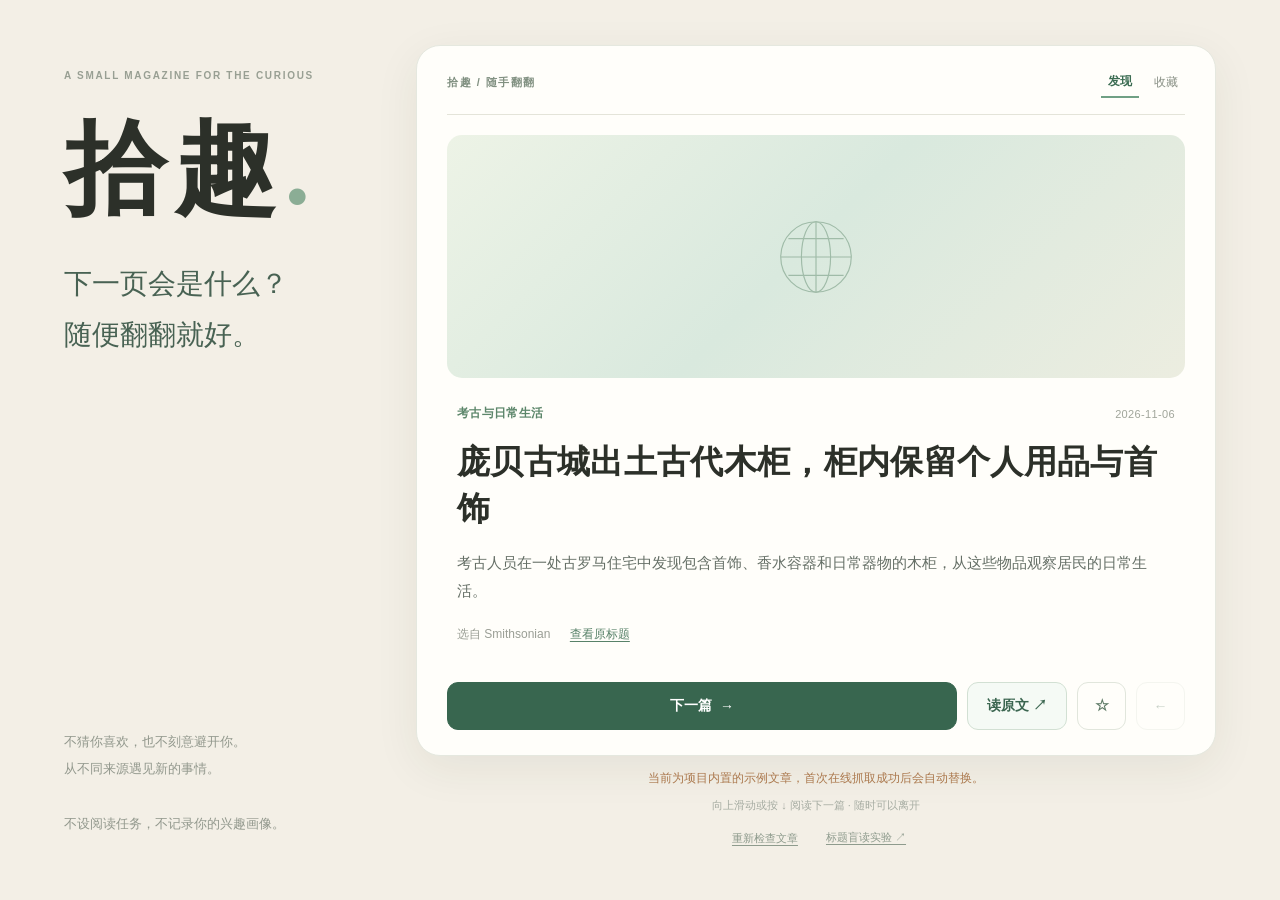
==== web/index.html @ 7b0f4c6f "Initial Curio Pages" ====
<!doctype html>
<html lang="zh-CN">
<head>
  <meta charset="utf-8">
  <meta name="viewport" content="width=device-width, initial-scale=1, viewport-fit=cover">
  <meta name="theme-color" content="#f3efe6">
  <meta name="color-scheme" content="light">
  <meta name="description" content="拾趣：不猜你喜欢，也不刻意回避你。一本可以随手翻的网络杂志。">
  <link rel="icon" type="image/svg+xml" href="./icon.svg">
  <link rel="manifest" href="./manifest.webmanifest">
  <link rel="apple-touch-icon" href="./apple-touch-icon.png">
  <meta name="apple-mobile-web-app-capable" content="yes">
  <meta name="apple-mobile-web-app-status-bar-style" content="default">
  <link rel="stylesheet" href="./styles.css">
  <title>拾趣 · 下一页会是什么</title>
</head>
<body>
  <div class="layout">
    <aside class="aside" aria-label="拾趣简介">
      <div>
        <div class="overline">A SMALL MAGAZINE FOR THE CURIOUS</div>
        <div class="logo">拾趣<span>.</span></div>
        <p class="tagline">下一页会是什么？<br>随便翻翻就好。</p>
      </div>
      <p class="aside-footer">不猜你喜欢，也不刻意避开你。<br>从不同来源遇见新的事情。<br><br>不设阅读任务，不记录你的兴趣画像。</p>
    </aside>

    <main class="reader">
      <header class="mobile-header">
        <div class="mobile-logo">拾趣<span>.</span></div>
        <div class="mobile-note">下一页会是什么？</div>
      </header>
      <section class="card" aria-label="文章阅读器" id="readerCard">
        <div class="card-head">
          <span class="eyebrow">拾趣 / 随手翻翻</span>
          <nav aria-label="阅读模式" class="nav">
            <button type="button" id="browseMode" class="nav-link selected" aria-pressed="true">发现</button>
            <button type="button" id="savedMode" class="nav-link" aria-pressed="false">收藏</button>
          </nav>
        </div>
        <div class="divider"></div>
        <div class="visual" id="visual">
          <div id="illustration" class="illustration" aria-hidden="true">
            <svg viewBox="0 0 120 120" fill="none" stroke="currentColor" stroke-width="1.5" role="presentation">
              <circle cx="60" cy="60" r="46"/><ellipse cx="60" cy="60" rx="19" ry="46"/><path d="M14 60h92M24 36h72M24 84h72M60 14v92"/>
            </svg>
          </div>
          <img id="cover" alt="" referrerpolicy="no-referrer" hidden>
        </div>
        <article class="article" id="article" aria-live="polite">
          <div class="meta"><span id="topic">正在翻开新的一页</span><span id="date"></span></div>
          <h1 id="title">下一页会是什么？</h1>
          <p class="summary" id="summary">正在获取公开订阅源中的文章……</p>
          <div class="article-foot">
            <span class="source" id="source"></span>
            <button type="button" class="original-toggle" id="originalToggle" hidden>查看原标题</button>
            <p class="original-title" id="originalTitle" hidden></p>
          </div>
        </article>
        <div class="controls">
          <button type="button" class="primary" id="nextButton">下一篇 <span aria-hidden="true">→</span></button>
          <a class="outline" id="openButton" target="_blank" rel="noopener noreferrer">读原文 ↗</a>
          <button type="button" class="icon-button" id="saveButton" aria-label="收藏这篇文章" aria-pressed="false" title="收藏文章">☆</button>
          <button type="button" class="icon-button" id="backButton" aria-label="上一篇" title="上一篇">←</button>
        </div>
      </section>
      <div class="status-line" role="status" id="statusLine"></div>
      <div class="hint">向上滑动或按 ↓ 阅读下一篇 · 随时可以离开</div>
      <div class="footer-actions"><button type="button" id="reloadButton">重新检查文章</button><a href="./experiment.html">标题盲读实验 ↗</a></div>
    </main>
  </div>
  <script src="./app.js" defer></script>
</body>
</html>
---- web/styles.css ----
:root{--paper:#f3efe6;--card:#fffefa;--ink:#2c3029;--muted:#7f857d;--accent:#3f6b55;--border:#e4e4d9;--shadow:0 12px 46px rgba(40,50,35,.07)}
*{box-sizing:border-box}html{font-family:-apple-system,BlinkMacSystemFont,"PingFang SC","Microsoft YaHei",sans-serif;-webkit-font-smoothing:antialiased}body{margin:0;color:var(--ink);background:var(--paper)}button,a{font:inherit}button{cursor:pointer}button:focus-visible,a:focus-visible{outline:3px solid #84a593;outline-offset:3px}a{color:inherit}.layout{min-height:100dvh;display:grid;grid-template-columns:minmax(270px,1fr) minmax(0,800px);gap:min(6vw,90px);padding:clamp(20px,5vh,65px) min(5vw,80px)}.aside{display:flex;flex-direction:column;justify-content:space-between;max-width:400px;padding:25px 0 5px}.overline{color:#989f93;letter-spacing:.17em;font-size:10px;font-weight:700}.logo{font-family:Georgia,"Songti SC","SimSun",serif;font-size:clamp(64px,8vw,108px);font-weight:700;letter-spacing:.08em;margin-top:20px}.logo span,.mobile-logo span{color:#8bad95}.tagline{font-family:Georgia,"Songti SC","SimSun",serif;font-size:clamp(22px,2.2vw,31px);line-height:1.8;margin-top:20px;color:#486253}.aside-footer{color:#92988d;font-size:13px;line-height:2.1}.reader{display:flex;flex-direction:column;align-items:stretch;max-width:800px;width:100%}.card{min-height:690px;display:flex;flex-direction:column;background:var(--card);border:1px solid #e5e8df;border-radius:24px;overflow:hidden;box-shadow:var(--shadow)}.card-head{padding:21px 30px 16px;display:flex;justify-content:space-between;align-items:center;gap:8px}.eyebrow{font-size:11px;letter-spacing:.14em;color:#819081;font-weight:700}.nav{display:flex;gap:8px}.nav-link{background:none;border:0;padding:6px 7px;color:#8b9287;font-size:12px}.nav-link.selected{color:#3b6c52;font-weight:700;border-bottom:2px solid #70a084}.divider{height:1px;margin:0 30px;background:var(--border)}.visual{height:clamp(175px,27vh,245px);margin:20px 30px 0;overflow:hidden;border-radius:15px;background:linear-gradient(135deg,#edf3e6,#d9e9de 48%,#ecede0);position:relative}.illustration{position:absolute;inset:0;display:grid;place-items:center;color:#8cac96}.illustration svg{width:92px;height:92px;opacity:.75}.visual img{width:100%;height:100%;object-fit:cover;position:absolute;inset:0}.article{padding:27px 40px 10px;flex:1;display:flex;flex-direction:column}.meta{display:flex;align-items:center;justify-content:space-between;gap:12px;color:#5c866a;font-weight:600;font-size:12px;letter-spacing:.03em}.meta #date{font-size:11px;color:#a0a59a;font-weight:400}h1{font-family:Georgia,"Songti SC","Noto Serif CJK SC",serif;line-height:1.42;letter-spacing:.01em;font-weight:600;font-size:clamp(23px,2.6vw,33px);margin:17px 0 16px;overflow-wrap:anywhere}.summary{font-size:15px;line-height:1.9;color:#656f66;display:-webkit-box;-webkit-box-orient:vertical;-webkit-line-clamp:5;line-clamp:5;overflow:hidden;margin:0}.article-foot{margin-top:auto;padding-top:18px;min-height:46px}.source{color:#9a9e95;font-size:12px;line-height:1.6}.original-toggle{border:0;background:none;color:#588269;font-size:12px;text-decoration:underline;text-underline-offset:3px;margin-left:9px}.original-title{border-left:2px solid #b0c7b6;margin:8px 0 4px;padding:0 0 0 10px;color:#70796e;font-size:12px;line-height:1.6}.controls{display:flex;gap:10px;align-items:center;padding:20px 30px 25px}.controls button,.controls a{border-radius:11px;min-height:48px;display:inline-flex;align-items:center;justify-content:center;text-decoration:none;font-size:14px;font-weight:650}.primary{background:#38664f;color:white;border:1px solid #38664f;flex:1;gap:8px}.primary:hover{background:#2e5844}.outline{border:1px solid #d2e0d3;padding:0 19px;color:#3b6650;background:#f5faf5}.icon-button{width:49px;flex:none;border:1px solid #e1e6dc;background:transparent;color:#5e7a66;font-size:21px}.icon-button.saved{background:#edf5ed;color:#336e4c}.icon-button:disabled{opacity:.35;cursor:not-allowed}.outline:not([href]){pointer-events:none;opacity:.38}.status-line{font-size:12px;line-height:1.65;min-height:25px;color:#ab784d;text-align:center;padding:13px 5px 0}.hint{font-size:11px;color:#a6aca2;text-align:center;padding:9px 0}.footer-actions{display:flex;justify-content:center;gap:22px;padding:8px 0}.footer-actions button,.footer-actions a{background:none;border:none;font-size:11px;color:#8e9b8d;text-decoration:underline;text-underline-offset:3px}.mobile-header{display:none}
@media(max-width:850px){.layout{display:block;max-width:760px;margin:auto;min-height:100dvh;padding:0}.aside{display:none}.mobile-header{display:flex;padding:16px 23px 12px;justify-content:space-between;align-items:center}.mobile-logo{font-family:Georgia,"Songti SC","SimSun",serif;font-weight:700;font-size:25px;letter-spacing:.15em}.mobile-note{font-size:11px;color:#94a194}.card{border-radius:20px 20px 0 0;min-height:calc(100dvh - 62px);box-shadow:none;border-bottom:0}.card-head{padding:14px 23px}.divider{margin:0 23px}.visual{margin:15px 22px 0;height:min(29dvh,235px)}.article{padding:23px 27px 10px}h1{font-size:clamp(23px,5.7vw,30px);margin:13px 0 13px}.summary{font-size:14px;line-height:1.85;-webkit-line-clamp:4;line-clamp:4}.controls{padding:12px 18px max(19px,env(safe-area-inset-bottom));gap:8px}.controls button,.controls a{min-height:46px}.outline{padding:0 11px;font-size:12px!important}.icon-button{width:43px}.hint,.footer-actions{display:none}.status-line{padding:7px 7px 3px;min-height:15px}.card{min-height:calc(100dvh - 62px - 15px)}}
@media(max-height:720px){.visual{height:min(24dvh,160px)}.article{padding-top:15px}.summary{-webkit-line-clamp:3;line-clamp:3}}
@media(prefers-reduced-motion:reduce){*{scroll-behavior:auto!important;transition:none!important}}
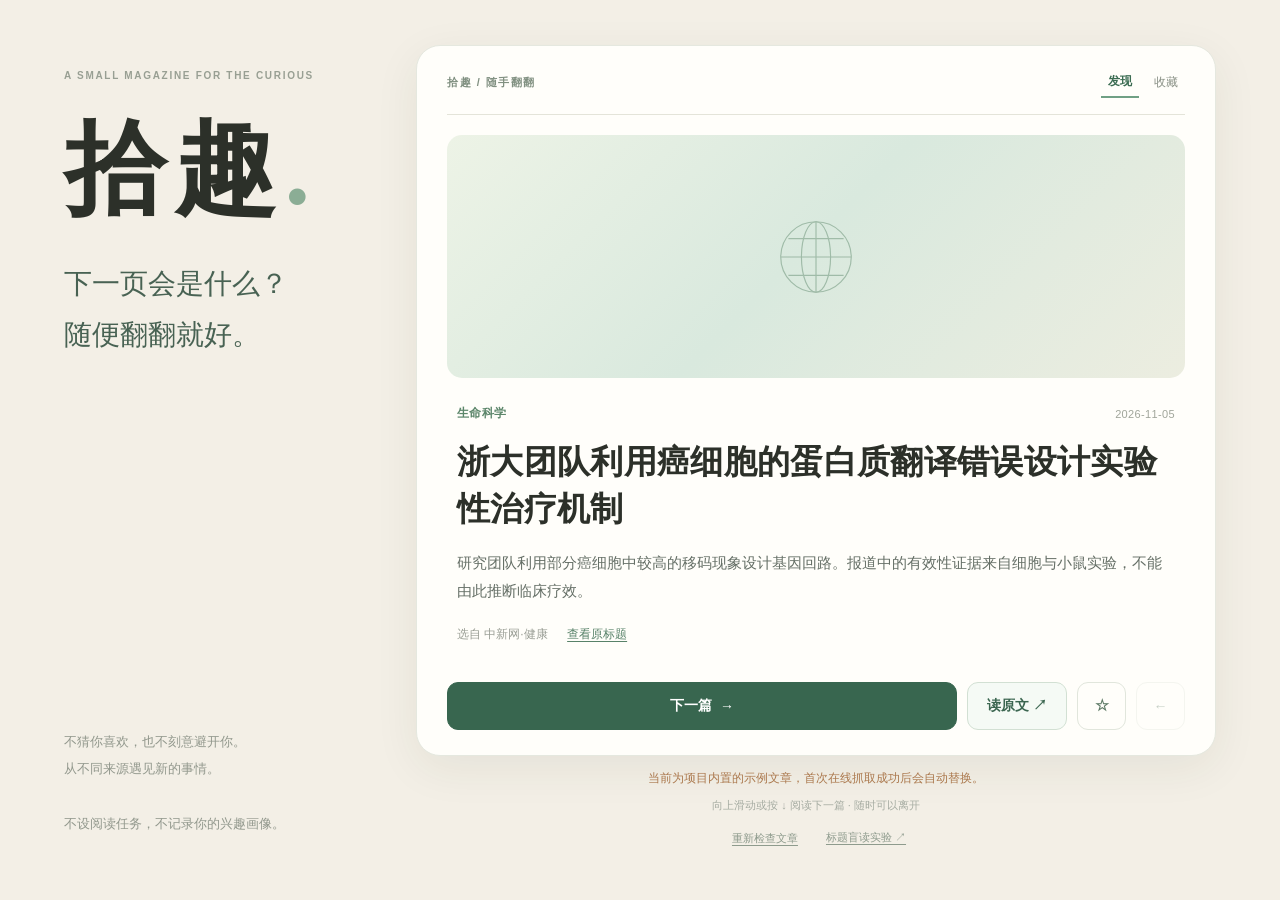
==== commit 21ef4b48: "Add Chinese-first reading" ====
--- a/web/index.html
+++ b/web/index.html
@@ -51,10 +51,14 @@
           <div class="meta"><span id="topic">正在翻开新的一页</span><span id="date"></span></div>
           <h1 id="title">下一页会是什么？</h1>
           <p class="summary" id="summary">正在获取公开订阅源中的文章……</p>
+          <p class="translation-note" id="translationNote" hidden></p>
           <div class="article-foot">
             <span class="source" id="source"></span>
             <button type="button" class="original-toggle" id="originalToggle" hidden>查看原标题</button>
-            <p class="original-title" id="originalTitle" hidden></p>
+            <div class="original-title" id="originalTitle" hidden>
+              <p id="originalTitleText"></p>
+              <p id="originalSummaryText"></p>
+            </div>
           </div>
         </article>
         <div class="controls">
--- a/web/styles.css
+++ b/web/styles.css
@@ -3,3 +3,5 @@
 @media(max-width:850px){.layout{display:block;max-width:760px;margin:auto;min-height:100dvh;padding:0}.aside{display:none}.mobile-header{display:flex;padding:16px 23px 12px;justify-content:space-between;align-items:center}.mobile-logo{font-family:Georgia,"Songti SC","SimSun",serif;font-weight:700;font-size:25px;letter-spacing:.15em}.mobile-note{font-size:11px;color:#94a194}.card{border-radius:20px 20px 0 0;min-height:calc(100dvh - 62px);box-shadow:none;border-bottom:0}.card-head{padding:14px 23px}.divider{margin:0 23px}.visual{margin:15px 22px 0;height:min(29dvh,235px)}.article{padding:23px 27px 10px}h1{font-size:clamp(23px,5.7vw,30px);margin:13px 0 13px}.summary{font-size:14px;line-height:1.85;-webkit-line-clamp:4;line-clamp:4}.controls{padding:12px 18px max(19px,env(safe-area-inset-bottom));gap:8px}.controls button,.controls a{min-height:46px}.outline{padding:0 11px;font-size:12px!important}.icon-button{width:43px}.hint,.footer-actions{display:none}.status-line{padding:7px 7px 3px;min-height:15px}.card{min-height:calc(100dvh - 62px - 15px)}}
 @media(max-height:720px){.visual{height:min(24dvh,160px)}.article{padding-top:15px}.summary{-webkit-line-clamp:3;line-clamp:3}}
 @media(prefers-reduced-motion:reduce){*{scroll-behavior:auto!important;transition:none!important}}
+
+.translation-note{font-size:11px;color:#8c958a;margin:10px 0 0;line-height:1.5}.original-title p{margin:3px 0 8px;white-space:normal;overflow-wrap:anywhere}
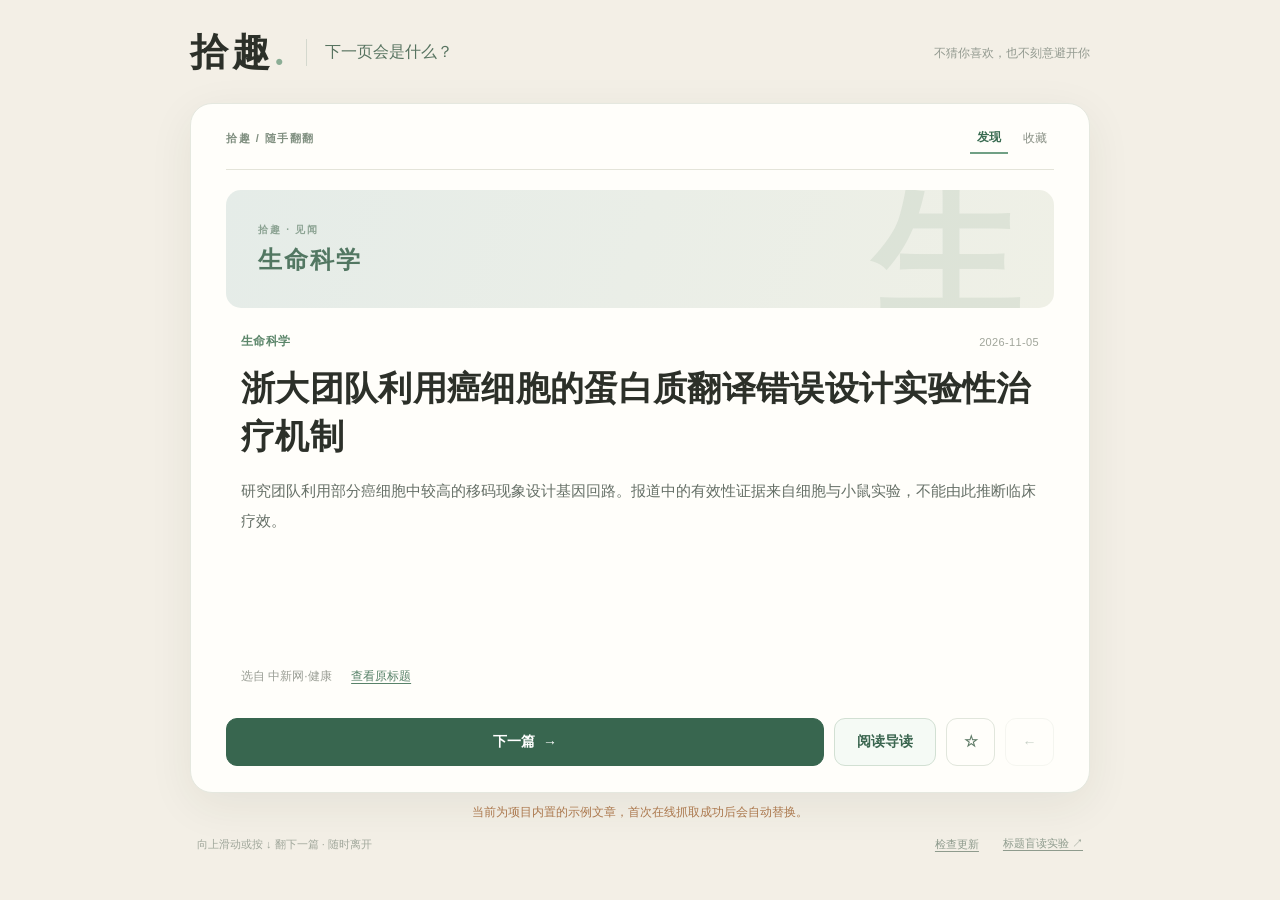
==== commit 3af757ab: "Improve reading experience" ====
--- a/web/index.html
+++ b/web/index.html
@@ -5,31 +5,27 @@
   <meta name="viewport" content="width=device-width, initial-scale=1, viewport-fit=cover">
   <meta name="theme-color" content="#f3efe6">
   <meta name="color-scheme" content="light">
-  <meta name="description" content="拾趣：不猜你喜欢，也不刻意回避你。一本可以随手翻的网络杂志。">
+  <meta name="description" content="拾趣：一本随手翻阅、发现世界不同侧面的网络杂志。">
   <link rel="icon" type="image/svg+xml" href="./icon.svg">
   <link rel="manifest" href="./manifest.webmanifest">
   <link rel="apple-touch-icon" href="./apple-touch-icon.png">
   <meta name="apple-mobile-web-app-capable" content="yes">
   <meta name="apple-mobile-web-app-status-bar-style" content="default">
-  <link rel="stylesheet" href="./styles.css">
+  <link rel="stylesheet" href="./styles.css?v=6">
   <title>拾趣 · 下一页会是什么</title>
 </head>
 <body>
-  <div class="layout">
-    <aside class="aside" aria-label="拾趣简介">
-      <div>
-        <div class="overline">A SMALL MAGAZINE FOR THE CURIOUS</div>
-        <div class="logo">拾趣<span>.</span></div>
-        <p class="tagline">下一页会是什么？<br>随便翻翻就好。</p>
+  <div class="site-shell">
+    <header class="site-header">
+      <div class="brand-group">
+        <div class="brand">拾趣<span>.</span></div>
+        <span class="brand-divider" aria-hidden="true"></span>
+        <p class="brand-note">下一页会是什么？</p>
       </div>
-      <p class="aside-footer">不猜你喜欢，也不刻意避开你。<br>从不同来源遇见新的事情。<br><br>不设阅读任务，不记录你的兴趣画像。</p>
-    </aside>
+      <div class="header-caption">不猜你喜欢，也不刻意避开你</div>
+    </header>
 
-    <main class="reader">
-      <header class="mobile-header">
-        <div class="mobile-logo">拾趣<span>.</span></div>
-        <div class="mobile-note">下一页会是什么？</div>
-      </header>
+    <main class="reader" id="readerMain">
       <section class="card" aria-label="文章阅读器" id="readerCard">
         <div class="card-head">
           <span class="eyebrow">拾趣 / 随手翻翻</span>
@@ -44,6 +40,11 @@
             <svg viewBox="0 0 120 120" fill="none" stroke="currentColor" stroke-width="1.5" role="presentation">
               <circle cx="60" cy="60" r="46"/><ellipse cx="60" cy="60" rx="19" ry="46"/><path d="M14 60h92M24 36h72M24 84h72M60 14v92"/>
             </svg>
+          </div>
+          <div id="fallbackVisual" class="fallback-visual" aria-hidden="true">
+            <span class="fallback-label">拾趣 · 见闻</span>
+            <span class="fallback-topic" id="fallbackTopic">不同的世界</span>
+            <span class="fallback-mark">拾</span>
           </div>
           <img id="cover" alt="" referrerpolicy="no-referrer" hidden>
         </div>
@@ -61,18 +62,48 @@
             </div>
           </div>
         </article>
-        <div class="controls">
+        <div class="controls" aria-label="翻阅操作">
           <button type="button" class="primary" id="nextButton">下一篇 <span aria-hidden="true">→</span></button>
-          <a class="outline" id="openButton" target="_blank" rel="noopener noreferrer">读原文 ↗</a>
+          <button type="button" class="outline" id="readButton">站内阅读</button>
           <button type="button" class="icon-button" id="saveButton" aria-label="收藏这篇文章" aria-pressed="false" title="收藏文章">☆</button>
           <button type="button" class="icon-button" id="backButton" aria-label="上一篇" title="上一篇">←</button>
         </div>
       </section>
       <div class="status-line" role="status" id="statusLine"></div>
-      <div class="hint">向上滑动或按 ↓ 阅读下一篇 · 随时可以离开</div>
-      <div class="footer-actions"><button type="button" id="reloadButton">重新检查文章</button><a href="./experiment.html">标题盲读实验 ↗</a></div>
+      <div class="under-card">
+        <span class="hint">向上滑动或按 ↓ 翻下一篇 · 随时离开</span>
+        <div class="footer-actions"><button type="button" id="reloadButton">检查更新</button><a href="./experiment.html">标题盲读实验 ↗</a></div>
+      </div>
     </main>
   </div>
-  <script src="./app.js" defer></script>
+
+  <!-- 阅读层不承诺提供所有文章的全文：仅展示有授权的正文或 RSS 导读。 -->
+  <section class="reading-overlay" id="readingOverlay" role="dialog" aria-modal="true" aria-labelledby="readingTitle" hidden>
+    <div class="reading-shell">
+      <header class="reading-toolbar">
+        <button class="reading-back" id="closeReader" type="button" aria-label="返回文章流">← <span>返回翻阅</span></button>
+        <span class="reading-brand">拾趣<span>.</span></span>
+        <button class="reading-save" id="readingSaveButton" type="button" aria-pressed="false">☆ 收藏</button>
+      </header>
+      <div class="reading-sheet" id="readingSheet" tabindex="-1">
+        <div class="reading-kicker" id="readingTopic"></div>
+        <h2 id="readingTitle"></h2>
+        <p class="reading-byline" id="readingByline"></p>
+        <div class="reading-rule" aria-hidden="true"></div>
+        <div class="reading-content-type" id="readingType"></div>
+        <div class="reading-body" id="readingBody"></div>
+        <div class="reading-original" id="readingOriginal" hidden>
+          <p id="readingOriginalTitle"></p>
+          <p id="readingOriginalSummary"></p>
+        </div>
+        <div class="reading-actions">
+          <button type="button" id="readerOriginalToggle" class="reading-secondary" hidden>查看原文信息</button>
+          <a id="readerOpenLink" class="reading-external" rel="noopener noreferrer" target="_blank">前往媒体原文 ↗</a>
+        </div>
+        <p class="reading-disclaimer" id="readingDisclaimer"></p>
+      </div>
+    </div>
+  </section>
+  <script src="./app.js?v=6" defer></script>
 </body>
 </html>
--- a/web/styles.css
+++ b/web/styles.css
@@ -1,7 +1,105 @@
 :root{--paper:#f3efe6;--card:#fffefa;--ink:#2c3029;--muted:#7f857d;--accent:#3f6b55;--border:#e4e4d9;--shadow:0 12px 46px rgba(40,50,35,.07)}
-*{box-sizing:border-box}html{font-family:-apple-system,BlinkMacSystemFont,"PingFang SC","Microsoft YaHei",sans-serif;-webkit-font-smoothing:antialiased}body{margin:0;color:var(--ink);background:var(--paper)}button,a{font:inherit}button{cursor:pointer}button:focus-visible,a:focus-visible{outline:3px solid #84a593;outline-offset:3px}a{color:inherit}.layout{min-height:100dvh;display:grid;grid-template-columns:minmax(270px,1fr) minmax(0,800px);gap:min(6vw,90px);padding:clamp(20px,5vh,65px) min(5vw,80px)}.aside{display:flex;flex-direction:column;justify-content:space-between;max-width:400px;padding:25px 0 5px}.overline{color:#989f93;letter-spacing:.17em;font-size:10px;font-weight:700}.logo{font-family:Georgia,"Songti SC","SimSun",serif;font-size:clamp(64px,8vw,108px);font-weight:700;letter-spacing:.08em;margin-top:20px}.logo span,.mobile-logo span{color:#8bad95}.tagline{font-family:Georgia,"Songti SC","SimSun",serif;font-size:clamp(22px,2.2vw,31px);line-height:1.8;margin-top:20px;color:#486253}.aside-footer{color:#92988d;font-size:13px;line-height:2.1}.reader{display:flex;flex-direction:column;align-items:stretch;max-width:800px;width:100%}.card{min-height:690px;display:flex;flex-direction:column;background:var(--card);border:1px solid #e5e8df;border-radius:24px;overflow:hidden;box-shadow:var(--shadow)}.card-head{padding:21px 30px 16px;display:flex;justify-content:space-between;align-items:center;gap:8px}.eyebrow{font-size:11px;letter-spacing:.14em;color:#819081;font-weight:700}.nav{display:flex;gap:8px}.nav-link{background:none;border:0;padding:6px 7px;color:#8b9287;font-size:12px}.nav-link.selected{color:#3b6c52;font-weight:700;border-bottom:2px solid #70a084}.divider{height:1px;margin:0 30px;background:var(--border)}.visual{height:clamp(175px,27vh,245px);margin:20px 30px 0;overflow:hidden;border-radius:15px;background:linear-gradient(135deg,#edf3e6,#d9e9de 48%,#ecede0);position:relative}.illustration{position:absolute;inset:0;display:grid;place-items:center;color:#8cac96}.illustration svg{width:92px;height:92px;opacity:.75}.visual img{width:100%;height:100%;object-fit:cover;position:absolute;inset:0}.article{padding:27px 40px 10px;flex:1;display:flex;flex-direction:column}.meta{display:flex;align-items:center;justify-content:space-between;gap:12px;color:#5c866a;font-weight:600;font-size:12px;letter-spacing:.03em}.meta #date{font-size:11px;color:#a0a59a;font-weight:400}h1{font-family:Georgia,"Songti SC","Noto Serif CJK SC",serif;line-height:1.42;letter-spacing:.01em;font-weight:600;font-size:clamp(23px,2.6vw,33px);margin:17px 0 16px;overflow-wrap:anywhere}.summary{font-size:15px;line-height:1.9;color:#656f66;display:-webkit-box;-webkit-box-orient:vertical;-webkit-line-clamp:5;line-clamp:5;overflow:hidden;margin:0}.article-foot{margin-top:auto;padding-top:18px;min-height:46px}.source{color:#9a9e95;font-size:12px;line-height:1.6}.original-toggle{border:0;background:none;color:#588269;font-size:12px;text-decoration:underline;text-underline-offset:3px;margin-left:9px}.original-title{border-left:2px solid #b0c7b6;margin:8px 0 4px;padding:0 0 0 10px;color:#70796e;font-size:12px;line-height:1.6}.controls{display:flex;gap:10px;align-items:center;padding:20px 30px 25px}.controls button,.controls a{border-radius:11px;min-height:48px;display:inline-flex;align-items:center;justify-content:center;text-decoration:none;font-size:14px;font-weight:650}.primary{background:#38664f;color:white;border:1px solid #38664f;flex:1;gap:8px}.primary:hover{background:#2e5844}.outline{border:1px solid #d2e0d3;padding:0 19px;color:#3b6650;background:#f5faf5}.icon-button{width:49px;flex:none;border:1px solid #e1e6dc;background:transparent;color:#5e7a66;font-size:21px}.icon-button.saved{background:#edf5ed;color:#336e4c}.icon-button:disabled{opacity:.35;cursor:not-allowed}.outline:not([href]){pointer-events:none;opacity:.38}.status-line{font-size:12px;line-height:1.65;min-height:25px;color:#ab784d;text-align:center;padding:13px 5px 0}.hint{font-size:11px;color:#a6aca2;text-align:center;padding:9px 0}.footer-actions{display:flex;justify-content:center;gap:22px;padding:8px 0}.footer-actions button,.footer-actions a{background:none;border:none;font-size:11px;color:#8e9b8d;text-decoration:underline;text-underline-offset:3px}.mobile-header{display:none}
-@media(max-width:850px){.layout{display:block;max-width:760px;margin:auto;min-height:100dvh;padding:0}.aside{display:none}.mobile-header{display:flex;padding:16px 23px 12px;justify-content:space-between;align-items:center}.mobile-logo{font-family:Georgia,"Songti SC","SimSun",serif;font-weight:700;font-size:25px;letter-spacing:.15em}.mobile-note{font-size:11px;color:#94a194}.card{border-radius:20px 20px 0 0;min-height:calc(100dvh - 62px);box-shadow:none;border-bottom:0}.card-head{padding:14px 23px}.divider{margin:0 23px}.visual{margin:15px 22px 0;height:min(29dvh,235px)}.article{padding:23px 27px 10px}h1{font-size:clamp(23px,5.7vw,30px);margin:13px 0 13px}.summary{font-size:14px;line-height:1.85;-webkit-line-clamp:4;line-clamp:4}.controls{padding:12px 18px max(19px,env(safe-area-inset-bottom));gap:8px}.controls button,.controls a{min-height:46px}.outline{padding:0 11px;font-size:12px!important}.icon-button{width:43px}.hint,.footer-actions{display:none}.status-line{padding:7px 7px 3px;min-height:15px}.card{min-height:calc(100dvh - 62px - 15px)}}
-@media(max-height:720px){.visual{height:min(24dvh,160px)}.article{padding-top:15px}.summary{-webkit-line-clamp:3;line-clamp:3}}
+*{box-sizing:border-box}
+html{font-family:-apple-system,BlinkMacSystemFont,"PingFang SC","Microsoft YaHei",sans-serif;-webkit-font-smoothing:antialiased}
+body{margin:0;color:var(--ink);background:var(--paper)}
+body.reader-open{overflow:hidden}
+button,a{font:inherit}button{cursor:pointer}button:focus-visible,a:focus-visible{outline:3px solid #84a593;outline-offset:3px}a{color:inherit}
+[hidden]{display:none!important}
+.site-shell{max-width:1030px;margin:0 auto;padding:27px 28px 24px;min-height:100dvh}
+.site-header{max-width:900px;margin:0 auto 25px;display:flex;align-items:center;justify-content:space-between;gap:20px}
+.brand-group{display:flex;align-items:center;gap:18px;min-width:0}
+.brand,.reading-brand{font-family:Georgia,"Songti SC","SimSun",serif;font-size:38px;font-weight:700;letter-spacing:.11em;white-space:nowrap}
+.brand span,.reading-brand span{color:#8bad95}
+.brand-divider{width:1px;height:27px;background:#d4d8ce;flex:none}
+.brand-note{margin:0;font-family:Georgia,"Songti SC","SimSun",serif;color:#577360;font-size:16px;white-space:nowrap}
+.header-caption{font-size:12px;color:#939a90;text-align:right;line-height:1.5}
+.reader{max-width:900px;margin:auto;width:100%}
+.card{min-height:690px;display:flex;flex-direction:column;background:var(--card);border:1px solid #e5e8df;border-radius:22px;overflow:hidden;box-shadow:var(--shadow)}
+.card-head{padding:19px 35px 15px;display:flex;justify-content:space-between;align-items:center;gap:8px}
+.eyebrow{font-size:11px;letter-spacing:.14em;color:#819081;font-weight:700}
+.nav{display:flex;gap:8px}.nav-link{background:none;border:0;padding:6px 7px;color:#8b9287;font-size:12px}
+.nav-link.selected{color:#3b6c52;font-weight:700;border-bottom:2px solid #70a084}
+.divider{height:1px;margin:0 35px;background:var(--border)}
+.visual{height:clamp(185px,27vh,270px);margin:20px 35px 0;overflow:hidden;border-radius:15px;background:linear-gradient(135deg,#edf3e6,#d9e9de 48%,#ecede0);position:relative}
+.illustration{position:absolute;inset:0;display:grid;place-items:center;color:#8cac96}
+.illustration svg{width:90px;height:90px;opacity:.65}
+.visual img{width:100%;height:100%;object-fit:cover;position:absolute;inset:0}
+.article{padding:25px 50px 8px;flex:1;display:flex;flex-direction:column}
+.meta{display:flex;align-items:center;justify-content:space-between;gap:12px;color:#5c866a;font-weight:600;font-size:12px;letter-spacing:.03em}
+.meta #date{font-size:11px;color:#a0a59a;font-weight:400}
+h1{font-family:Georgia,"Songti SC","Noto Serif CJK SC",serif;line-height:1.42;letter-spacing:.01em;font-weight:600;font-size:clamp(24px,2.65vw,35px);margin:15px 0 15px;overflow-wrap:anywhere}
+.summary{font-size:15px;line-height:1.95;color:#656f66;display:-webkit-box;-webkit-box-orient:vertical;-webkit-line-clamp:4;line-clamp:4;overflow:hidden;margin:0}
+.article-foot{margin-top:auto;padding-top:18px;min-height:46px}
+.source{color:#9a9e95;font-size:12px;line-height:1.6}
+.original-toggle{border:0;background:none;color:#588269;font-size:12px;text-decoration:underline;text-underline-offset:3px;margin-left:9px}
+.original-title{border-left:2px solid #b0c7b6;margin:8px 0 4px;padding:0 0 0 10px;color:#70796e;font-size:12px;line-height:1.6}
+.original-title p{margin:3px 0 8px;white-space:normal;overflow-wrap:anywhere}
+.translation-note{font-size:11px;color:#8c958a;margin:10px 0 0;line-height:1.5}
+.controls{display:flex;gap:10px;align-items:center;padding:16px 35px 26px}
+.controls button{border-radius:11px;min-height:48px;display:inline-flex;align-items:center;justify-content:center;text-decoration:none;font-size:14px;font-weight:650}
+.primary{background:#38664f;color:white;border:1px solid #38664f;flex:1;gap:8px}.primary:hover{background:#2e5844}
+.outline{border:1px solid #d2e0d3;padding:0 22px;color:#3b6650;background:#f5faf5}.outline:hover{background:#eaf2ea}
+.icon-button{width:49px;flex:none;border:1px solid #e1e6dc;background:transparent;color:#5e7a66;font-size:21px}
+.icon-button.saved{background:#edf5ed;color:#336e4c}
+.icon-button:disabled,.outline:disabled{opacity:.35;cursor:not-allowed}
+.status-line{font-size:12px;line-height:1.65;min-height:20px;color:#ab784d;text-align:center;padding:10px 5px 0}
+.under-card{display:flex;align-items:center;justify-content:space-between;gap:12px;padding:13px 7px 0}
+.hint{font-size:11px;color:#a0a79b}
+.footer-actions{display:flex;gap:18px}
+.footer-actions button,.footer-actions a{background:none;border:none;font-size:11px;color:#8e9b8d;text-decoration:underline;text-underline-offset:3px}
+/* In-site reading layer: displays the actual RSS excerpt, or licensed article body if available. */
+.reading-overlay{position:fixed;z-index:50;inset:0;overflow-y:auto;overscroll-behavior:contain;background:var(--paper);padding:0 18px max(32px,env(safe-area-inset-bottom))}
+.reading-shell{max-width:830px;margin:0 auto}
+.reading-toolbar{min-height:82px;display:flex;justify-content:space-between;align-items:center;gap:12px;position:sticky;top:0;z-index:3;background:rgba(243,239,230,.96);backdrop-filter:blur(10px);border-bottom:1px solid #dddcd0}
+.reading-back,.reading-save{background:none;border:0;color:#426a51;font-size:13px;padding:11px 5px;white-space:nowrap}
+.reading-brand{font-size:24px;letter-spacing:.07em}.reading-save{color:#5e7665}
+.reading-sheet{margin:30px auto 0;padding:50px clamp(25px,7vw,84px) 64px;background:var(--card);border:1px solid #e5e8df;border-radius:18px;box-shadow:var(--shadow);max-width:830px;outline:none}
+.reading-kicker{font-size:12px;color:#64856e;font-weight:700;letter-spacing:.08em}
+.reading-sheet h2{font-family:Georgia,"Songti SC","Noto Serif CJK SC",serif;font-size:clamp(27px,3.4vw,40px);font-weight:600;line-height:1.48;letter-spacing:.012em;margin:21px 0 17px;overflow-wrap:anywhere}
+.reading-byline{font-size:12px;color:#858f82;line-height:1.8;margin:0}
+.reading-rule{height:1px;background:#dfe5da;margin:31px 0 32px}
+.reading-content-type{font-size:12px;color:#64806b;letter-spacing:.03em;margin-bottom:18px;font-weight:650}
+.reading-body{font-family:Georgia,"Songti SC","Noto Serif CJK SC",serif;color:#384039;font-size:18px;line-height:2.15;letter-spacing:.015em;overflow-wrap:anywhere}
+.reading-body p{margin:0 0 1.45em}
+.reading-original{border-left:2px solid #b6cfb9;padding:4px 16px;color:#778175;font-size:13px;line-height:1.8;margin-top:36px}
+.reading-original p{margin:10px 0;overflow-wrap:anywhere}
+.reading-actions{display:flex;gap:12px;flex-wrap:wrap;margin-top:34px;border-top:1px solid #e7e8df;padding-top:24px}
+.reading-secondary,.reading-external{min-height:45px;border-radius:10px;border:1px solid #d5e0d4;background:#f5faf4;color:#426b53;padding:11px 16px;text-decoration:none;font-size:13px;display:inline-flex;align-items:center;justify-content:center}
+.reading-external{background:#38664f;color:white;border-color:#38664f}
+.reading-disclaimer{font-size:12px;color:#959c92;line-height:1.8;margin:24px 0 0}
+@media(max-width:760px){
+ .site-shell{padding:0;min-height:100dvh}
+ .site-header{padding:13px 22px 11px;margin:0;min-height:61px}
+ .brand{font-size:27px}.brand-group{gap:12px}.brand-divider{height:20px}.brand-note{font-size:11px}
+ .header-caption{display:none}
+ .card{min-height:calc(100dvh - 61px);border-radius:19px 19px 0 0;box-shadow:none;border-bottom:0}
+ .card-head{padding:14px 22px}.divider{margin:0 22px}
+ .visual{margin:16px 22px 0;height:clamp(145px,25dvh,235px)}
+ .article{padding:23px 27px 10px}h1{font-size:clamp(23px,5.7vw,30px);margin:13px 0 13px}
+ .summary{font-size:14px;line-height:1.85;-webkit-line-clamp:4;line-clamp:4}
+ .controls{padding:12px 18px max(19px,env(safe-area-inset-bottom));gap:8px}
+ .controls button{min-height:46px}.outline{padding:0 13px;font-size:12px!important}.icon-button{width:43px}
+ .under-card{justify-content:center}.hint{display:none}.footer-actions{display:none}
+ .status-line{padding:5px 7px 3px;min-height:12px}
+ .reading-overlay{padding:0;background:var(--card)}
+ .reading-toolbar{min-height:63px;padding:0 17px;background:rgba(255,254,250,.97)}
+ .reading-sheet{margin:0;border:0;border-radius:0;box-shadow:none;padding:29px 25px max(60px,env(safe-area-inset-bottom))}
+ .reading-sheet h2{font-size:clamp(27px,7vw,34px)}
+ .reading-body{font-size:17px;line-height:2.05}
+}
+@media(max-height:700px){.visual{height:min(22dvh,155px)}.article{padding-top:15px}.summary{-webkit-line-clamp:3;line-clamp:3}}
 @media(prefers-reduced-motion:reduce){*{scroll-behavior:auto!important;transition:none!important}}
 
-.translation-note{font-size:11px;color:#8c958a;margin:10px 0 0;line-height:1.5}.original-title p{margin:3px 0 8px;white-space:normal;overflow-wrap:anywhere}
+/* Where the feed has no usable image, avoid a large static placeholder. */
+.visual.visual-empty{height:118px;transition:background-color .18s ease}
+.visual.visual-empty .illustration{display:none}
+.visual[data-tone="0"]{background:linear-gradient(110deg,#e4eee3,#e6ede1)}
+.visual[data-tone="1"]{background:linear-gradient(110deg,#e5ece8,#eff0e6)}
+.visual[data-tone="2"]{background:linear-gradient(110deg,#f0eddf,#e8e9dd)}
+.visual[data-tone="3"]{background:linear-gradient(110deg,#e9ebdf,#e1eae4)}
+.visual[data-tone="4"]{background:linear-gradient(110deg,#e7edea,#eee9e1)}
+.fallback-visual{position:absolute;inset:0;display:flex;flex-direction:column;justify-content:center;padding:22px 32px;gap:7px;overflow:hidden}
+.fallback-label{font-size:10px;letter-spacing:.18em;font-weight:650;color:#8ca393}
+.fallback-topic{font-family:Georgia,"Songti SC","SimSun",serif;font-size:24px;font-weight:600;color:#527762;letter-spacing:.08em}
+.fallback-mark{position:absolute;right:34px;top:-35px;font-family:Georgia,"Songti SC","SimSun",serif;font-size:148px;font-weight:700;color:rgba(95,142,107,.12);pointer-events:none}
+@media(max-width:760px){.visual.visual-empty{height:100px}.fallback-visual{padding:18px 25px}.fallback-topic{font-size:21px}.fallback-mark{font-size:120px;right:20px;top:-32px}}
